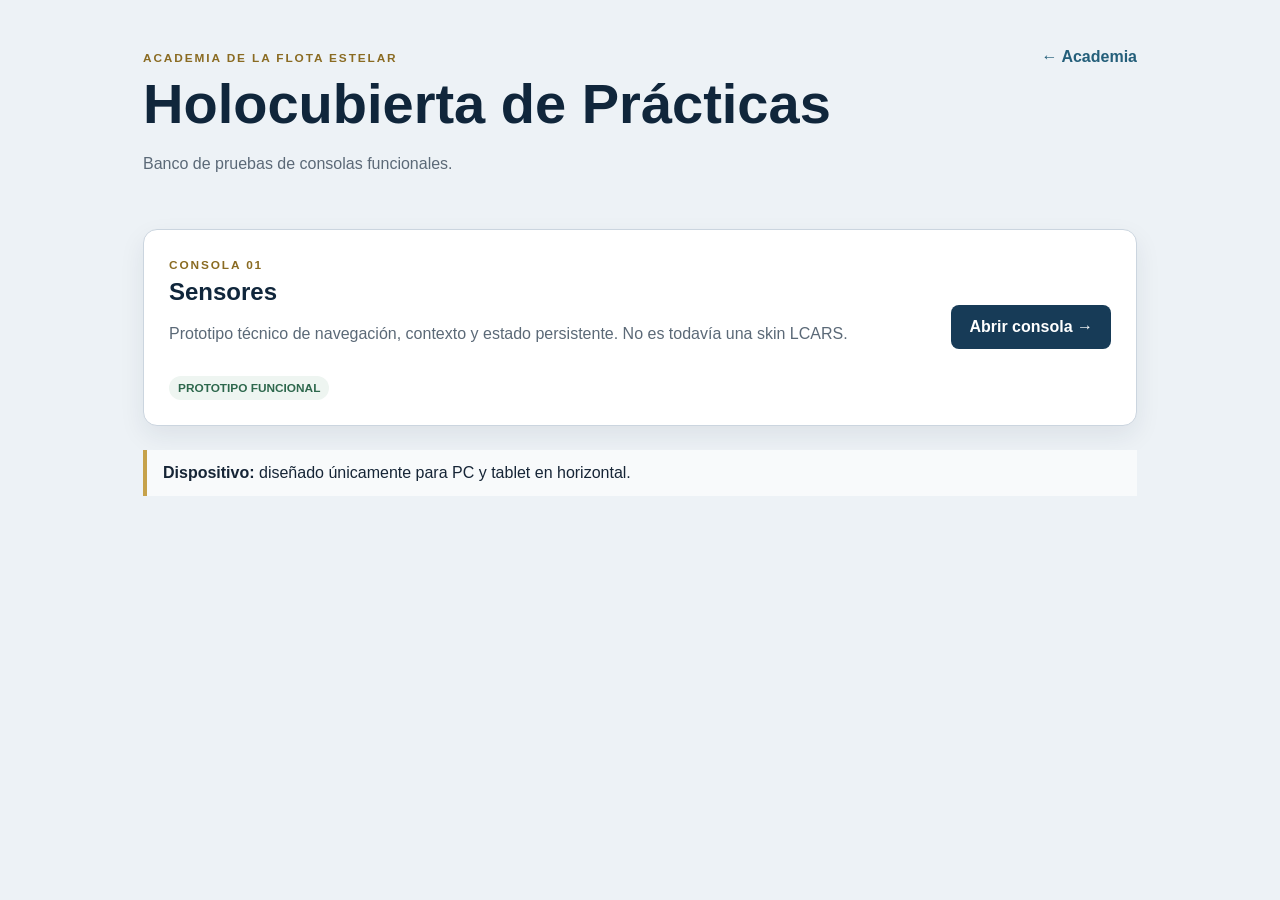
==== holodeck/index.html @ 71784bad "Holodeck: add Sensors console functional prototype" ====
<!doctype html>
<html lang="es">
<head>
<meta charset="utf-8"><meta name="viewport" content="width=device-width,initial-scale=1">
<title>Holocubierta de Prácticas · Academia Flota Estelar</title>
<style>
:root{font-family:Segoe UI,Arial,sans-serif;color:#162536;background:#edf2f6}*{box-sizing:border-box}body{margin:0}
main{max-width:1050px;margin:auto;padding:48px 28px}a{color:#245f7a;text-decoration:none;font-weight:700}
.top{display:flex;align-items:flex-start;justify-content:space-between;gap:24px;margin-bottom:36px}.overline{font-size:.74rem;letter-spacing:.16em;font-weight:900;color:#8a6b22}
h1{font-size:clamp(2.1rem,5vw,3.5rem);margin:5px 0 10px;color:#10263b}p{color:#5b6977;line-height:1.55}
.card{display:grid;grid-template-columns:1fr auto;align-items:center;gap:24px;background:#fff;border:1px solid #cbd5df;border-radius:14px;padding:25px;box-shadow:0 10px 26px rgba(24,43,60,.08)}
.card h2{margin:5px 0 8px;color:#10263b}.button{display:inline-block;background:#173b57;color:#fff;padding:13px 18px;border-radius:8px}
.badge{display:inline-block;margin-top:13px;padding:5px 9px;border-radius:999px;background:#eef5f1;color:#2e684d;font-size:.74rem;font-weight:800}
.note{margin-top:24px;padding:14px 16px;background:#f8fafb;border-left:4px solid #c6a24b}
@media(max-width:680px){.top,.card{display:block}.button{margin-top:18px}}
</style>
</head>
<body><main>
<div class="top"><div><span class="overline">ACADEMIA DE LA FLOTA ESTELAR</span><h1>Holocubierta de Prácticas</h1><p>Banco de pruebas de consolas funcionales.</p></div><a href="../">← Academia</a></div>
<section class="card"><div><span class="overline">CONSOLA 01</span><h2>Sensores</h2><p>Prototipo técnico de navegación, contexto y estado persistente. No es todavía una skin LCARS.</p><span class="badge">PROTOTIPO FUNCIONAL</span></div><a class="button" href="./sensors/">Abrir consola →</a></section>
<div class="note"><strong>Dispositivo:</strong> diseñado únicamente para PC y tablet en horizontal.</div>
</main></body></html>
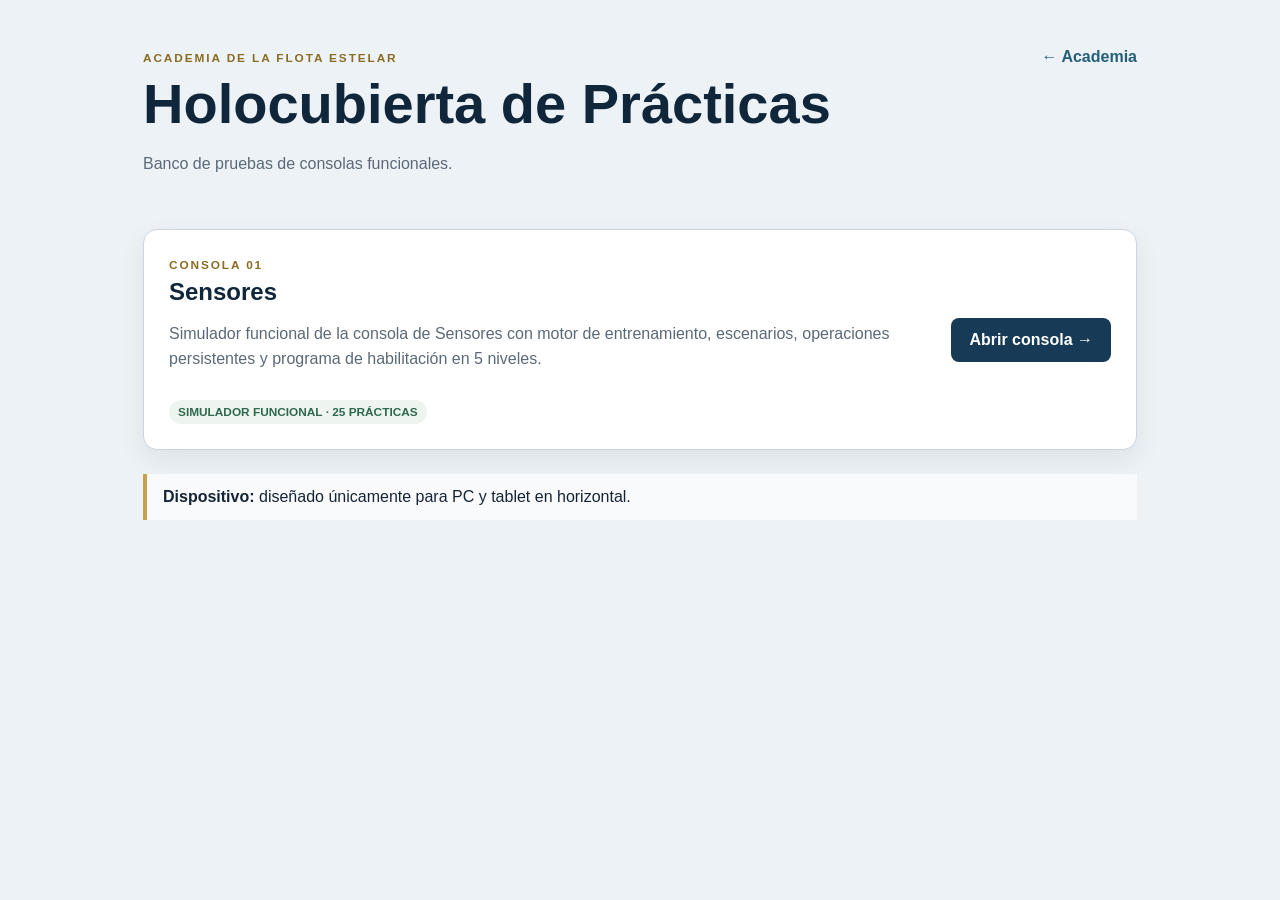
==== commit 65e56e84: "Holodeck: present Sensors as full functional simulator" ====
--- a/holodeck/index.html
+++ b/holodeck/index.html
@@ -17,6 +17,6 @@
 </head>
 <body><main>
 <div class="top"><div><span class="overline">ACADEMIA DE LA FLOTA ESTELAR</span><h1>Holocubierta de Prácticas</h1><p>Banco de pruebas de consolas funcionales.</p></div><a href="../">← Academia</a></div>
-<section class="card"><div><span class="overline">CONSOLA 01</span><h2>Sensores</h2><p>Prototipo técnico de navegación, contexto y estado persistente. No es todavía una skin LCARS.</p><span class="badge">PROTOTIPO FUNCIONAL</span></div><a class="button" href="./sensors/">Abrir consola →</a></section>
+<section class="card"><div><span class="overline">CONSOLA 01</span><h2>Sensores</h2><p>Simulador funcional de la consola de Sensores con motor de entrenamiento, escenarios, operaciones persistentes y programa de habilitación en 5 niveles.</p><span class="badge">SIMULADOR FUNCIONAL · 25 PRÁCTICAS</span></div><a class="button" href="./sensors/">Abrir consola →</a></section>
 <div class="note"><strong>Dispositivo:</strong> diseñado únicamente para PC y tablet en horizontal.</div>
 </main></body></html>
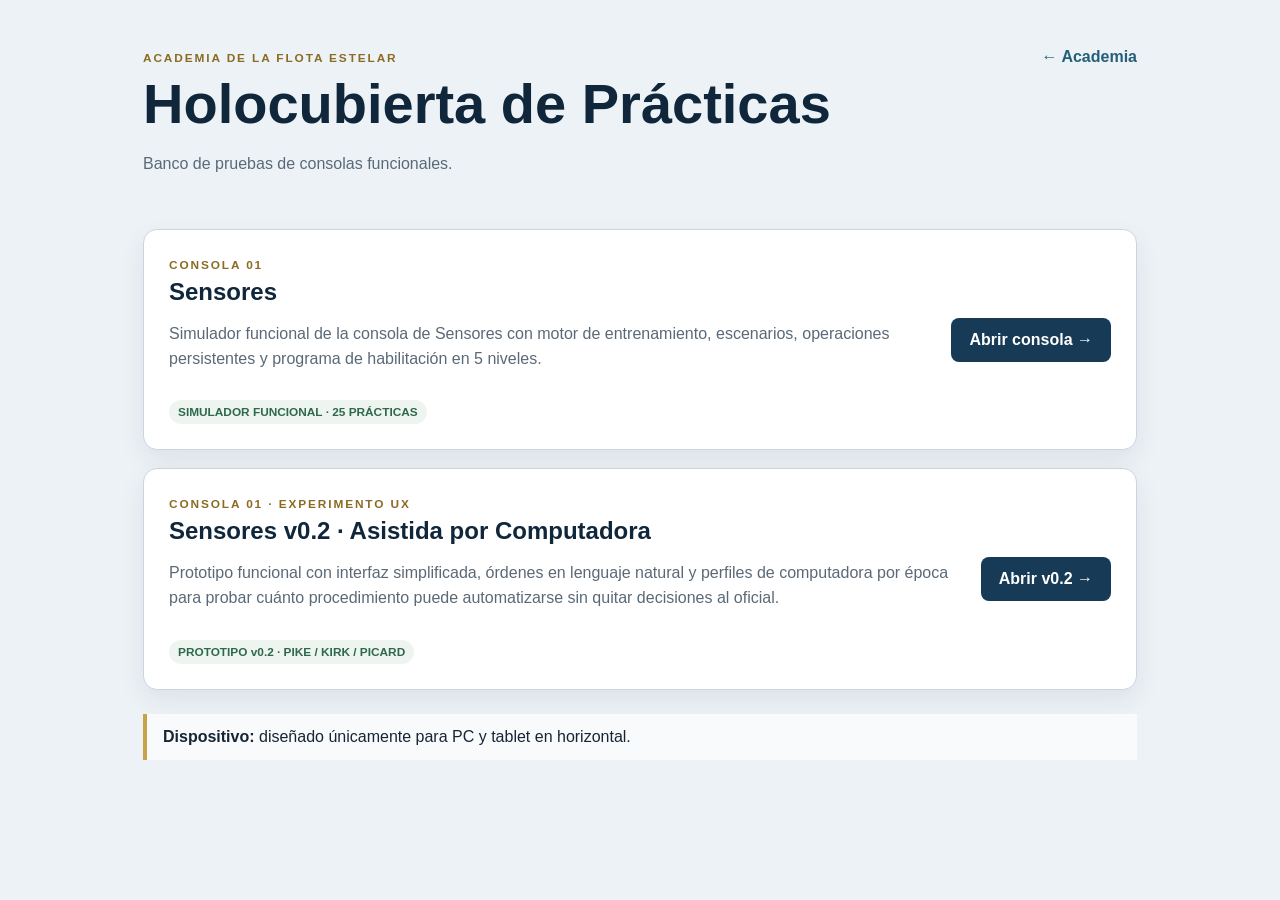
==== commit 15e447fb: "feat(holodeck): expose sensors assisted v0.2" ====
--- a/holodeck/index.html
+++ b/holodeck/index.html
@@ -18,5 +18,6 @@
 <body><main>
 <div class="top"><div><span class="overline">ACADEMIA DE LA FLOTA ESTELAR</span><h1>Holocubierta de Prácticas</h1><p>Banco de pruebas de consolas funcionales.</p></div><a href="../">← Academia</a></div>
 <section class="card"><div><span class="overline">CONSOLA 01</span><h2>Sensores</h2><p>Simulador funcional de la consola de Sensores con motor de entrenamiento, escenarios, operaciones persistentes y programa de habilitación en 5 niveles.</p><span class="badge">SIMULADOR FUNCIONAL · 25 PRÁCTICAS</span></div><a class="button" href="./sensors/">Abrir consola →</a></section>
+<section class="card" style="margin-top:18px"><div><span class="overline">CONSOLA 01 · EXPERIMENTO UX</span><h2>Sensores v0.2 · Asistida por Computadora</h2><p>Prototipo funcional con interfaz simplificada, órdenes en lenguaje natural y perfiles de computadora por época para probar cuánto procedimiento puede automatizarse sin quitar decisiones al oficial.</p><span class="badge">PROTOTIPO v0.2 · PIKE / KIRK / PICARD</span></div><a class="button" href="./sensors-v02/">Abrir v0.2 →</a></section>
 <div class="note"><strong>Dispositivo:</strong> diseñado únicamente para PC y tablet en horizontal.</div>
 </main></body></html>
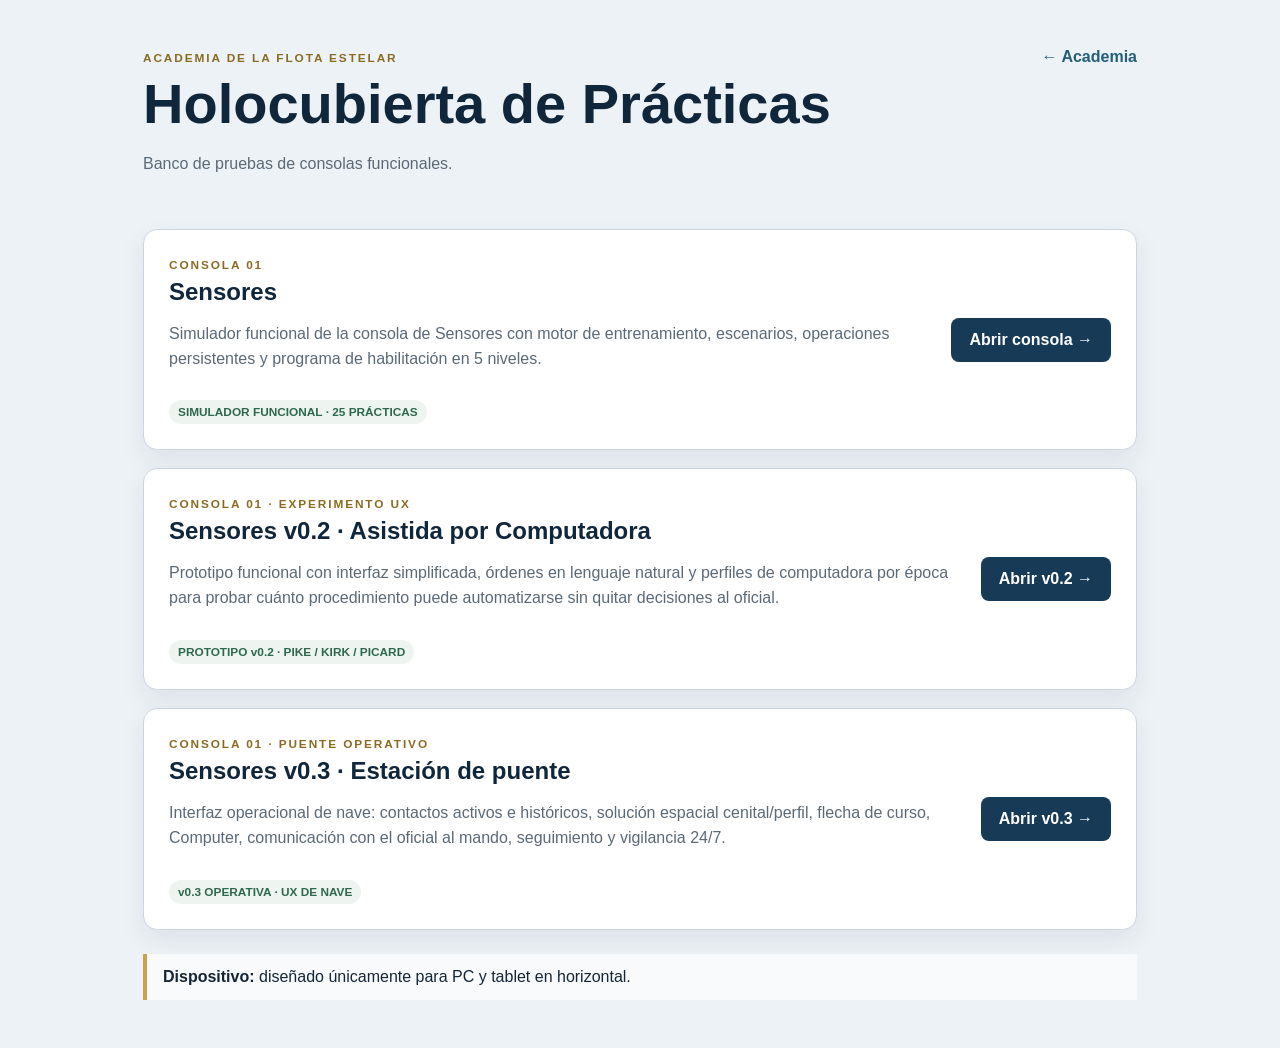
==== commit 0d8e7d6a: "Add Sensors v0.3 to Holodeck console index" ====
--- a/holodeck/index.html
+++ b/holodeck/index.html
@@ -19,5 +19,6 @@
 <div class="top"><div><span class="overline">ACADEMIA DE LA FLOTA ESTELAR</span><h1>Holocubierta de Prácticas</h1><p>Banco de pruebas de consolas funcionales.</p></div><a href="../">← Academia</a></div>
 <section class="card"><div><span class="overline">CONSOLA 01</span><h2>Sensores</h2><p>Simulador funcional de la consola de Sensores con motor de entrenamiento, escenarios, operaciones persistentes y programa de habilitación en 5 niveles.</p><span class="badge">SIMULADOR FUNCIONAL · 25 PRÁCTICAS</span></div><a class="button" href="./sensors/">Abrir consola →</a></section>
 <section class="card" style="margin-top:18px"><div><span class="overline">CONSOLA 01 · EXPERIMENTO UX</span><h2>Sensores v0.2 · Asistida por Computadora</h2><p>Prototipo funcional con interfaz simplificada, órdenes en lenguaje natural y perfiles de computadora por época para probar cuánto procedimiento puede automatizarse sin quitar decisiones al oficial.</p><span class="badge">PROTOTIPO v0.2 · PIKE / KIRK / PICARD</span></div><a class="button" href="./sensors-v02/">Abrir v0.2 →</a></section>
+<section class="card" style="margin-top:18px"><div><span class="overline">CONSOLA 01 · PUENTE OPERATIVO</span><h2>Sensores v0.3 · Estación de puente</h2><p>Interfaz operacional de nave: contactos activos e históricos, solución espacial cenital/perfil, flecha de curso, Computer, comunicación con el oficial al mando, seguimiento y vigilancia 24/7.</p><span class="badge">v0.3 OPERATIVA · UX DE NAVE</span></div><a class="button" href="./sensors-v03/">Abrir v0.3 →</a></section>
 <div class="note"><strong>Dispositivo:</strong> diseñado únicamente para PC y tablet en horizontal.</div>
 </main></body></html>
